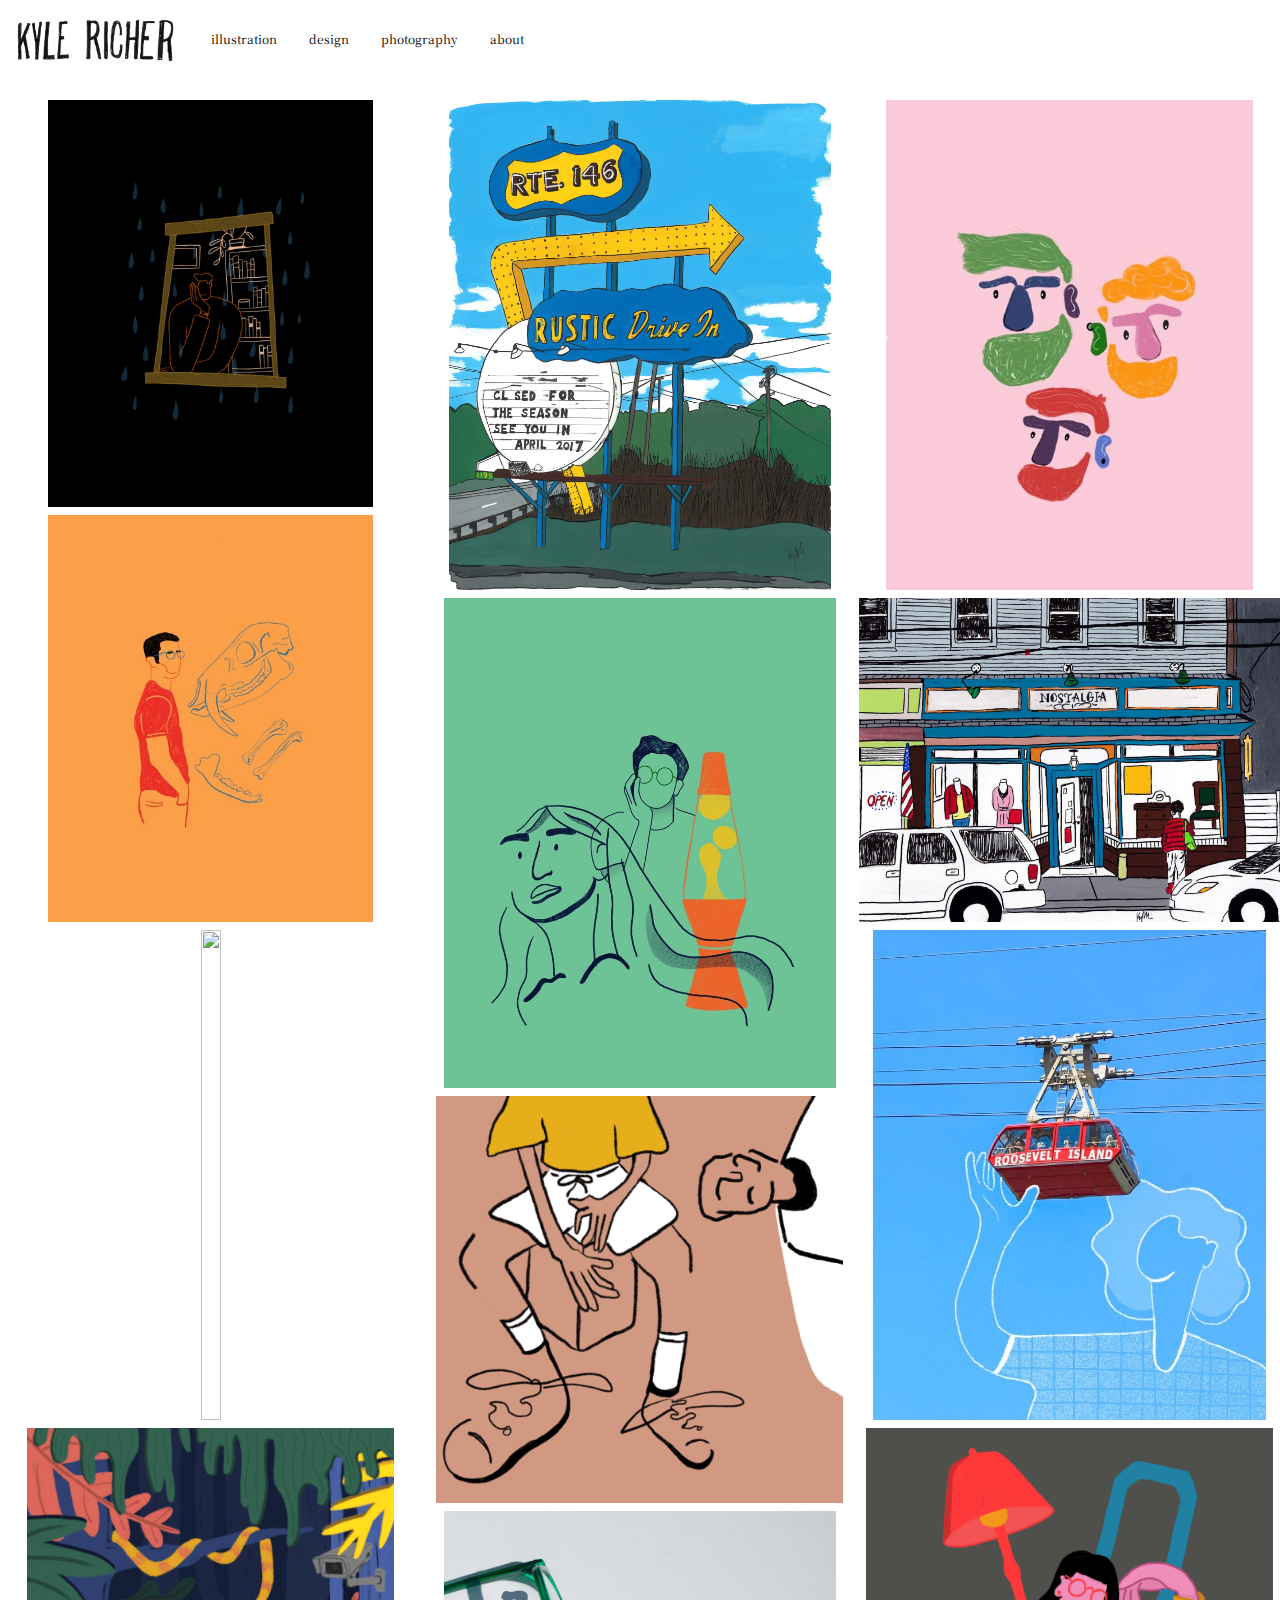
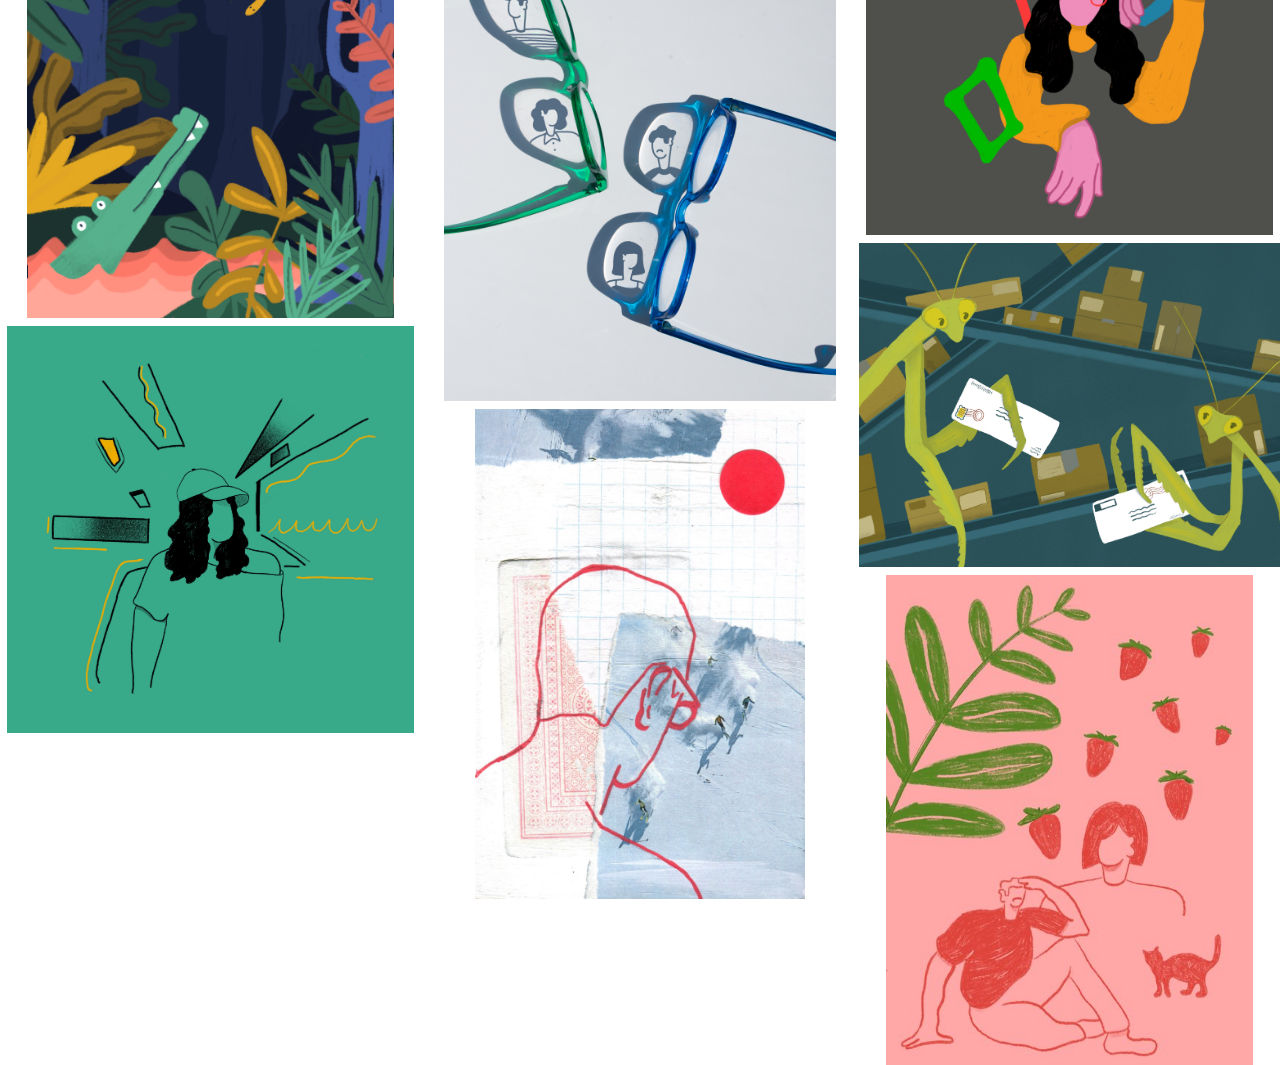
==== illustrationGrid/index.html @ 9a6ba213 "progress on illustration page and graphic design page" ====
<html>
    <head>
        <link rel="stylesheet" href="index.css">
        <link rel="stylesheet" href="basic.css">
        <link href="https://fonts.googleapis.com/css?family=Noto+Serif+JP|Oswald" rel="stylesheet"> 
        <link href="https://fonts.googleapis.com/css?family=Noto+Serif+JP" rel="stylesheet">

    </head>
    <body>
        <ul>    
            <li><img class="myname" src="myname.jpg"/></li>
            <li><a href="file:///Users/kricher97/Desktop/portfolioSite/illustrationGrid/index.html">illustration</a></li>
            <li><a href="file:///Users/kricher97/Desktop/portfolioSite/graphicDesign/index.html">design</a></li>
            <li><a href="file:///Users/kricher97/Desktop/portfolioSite/photoGrid/index.html">photography</a></li>
            <li><a href="#about">about</a></li>
            </ul>



</div>
        <div class="container">
                <!-- <div class="header"></div> -->
                <div class="square zoom"><img src="window.JPG"/></div>
                <div class="vertical zoom"><img src="drivein.jpeg"/></div>
                <div class="vertical zoom"><img src="beards.jpeg"/></div>
                <div class="square zoom"><img src="boneboy.jpeg"/></div>
                <div class="vertical zoom"><img src="lava.jpeg"/></div>
                <div class="horizontal zoom"><img src="nostalgia.jpeg"/></div>
                <div class="vertical zoom"><img src="skip.JPG"/></div>
                <div class="vertical zoom"><img src="nyc.jpg"/></div>
                <div class="square zoom"><img src="hands.JPG"/></div>
                <div class="vertical zoom"><img src="jungle.jpg"></div>
                <div class="square zoom"><img src="lamp.JPG"/></div>
                <div class="vertical zoom"><img src="glasses.JPG"/></div>
                <div class="horizontal zoom"><img src="mantises.JPG"/></div>
                <div class="square zoom"><img src="ferry.jpg"/></div>
                <div class="vertical zoom"><img src="slopes.jpg"/></div>
                <div class="vertical zoom"><img src="strawberry.jpeg"/></div>
                
                


        </div>
    </body>












</html>
---- illustrationGrid/index.css ----
.container {
    display: grid;
    grid-gap: 8px;
    grid-template-columns: repeat(auto-fit, minmax(100px, 1fr));
    grid-auto-rows: 75px;
    grid-auto-flow: dense;
    z-index:1;
}

.horizontal {
    grid-column: span 3;
    grid-row: span 4;
}

.vertical {
   grid-column: span 3;
    grid-row: span 6;

}
.square {
    grid-column: span 3;
    grid-row: span 5;
}
.header {
    grid-column: span 9;
    grid-row: span 1;
    
}
---- illustrationGrid/basic.css ----
*{
    margin: 0%;
    padding: 0%;
    
}

.myname{
    width:185px;
    padding-right:10px;
}
    
}
.container > div {
    display: flex;
    justify-content: center;
    align-items: center;
    
    
    
    
    
}

.container > div > img {
    width: 100%;
    height: 100%;
    object-fit: cover;
    padding-top:100px;
}

html, body {
    font-size: 12;
    font-family: 'Noto Serif JP', sans-serif;
}
ul {
    list-style-type: none;
    width: 100%;
    /* margin: 0;
    padding: 0; */
    overflow: hidden;
    background-color: white;
    position: fixed;
    z-index:2
}

li {
    float: left;
}

li a {
    display: block;
    color: black;
    text-align: center;
    padding: 14px 16px;
    text-decoration: none;
    padding-top:30px;
}

li a:hover:not(.active) {
    /* text-decoration: line-through;
    text-decoration-color: yellow; */
    -webkit-transform:rotate(-180deg);
-moz-transform:rotate(-180deg);
-o-transform:rotate(-180deg);
transform:rotate(-180deg);
ms-filter:"progid:DXImageTransform.Microsoft.BasicImage(rotation=2)";
filter:progid:DXImageTransform.Microsoft.BasicImage(rotation=2);
}

.zoom {
    transition: transform .1s; /* Animation */
    width: auto;
    height: auto;
    margin: 0 auto;
}

.zoom:hover {
    transform: scale(1.02); /* (150% zoom - Note: if the zoom is too large, it will go outside of the viewport) */
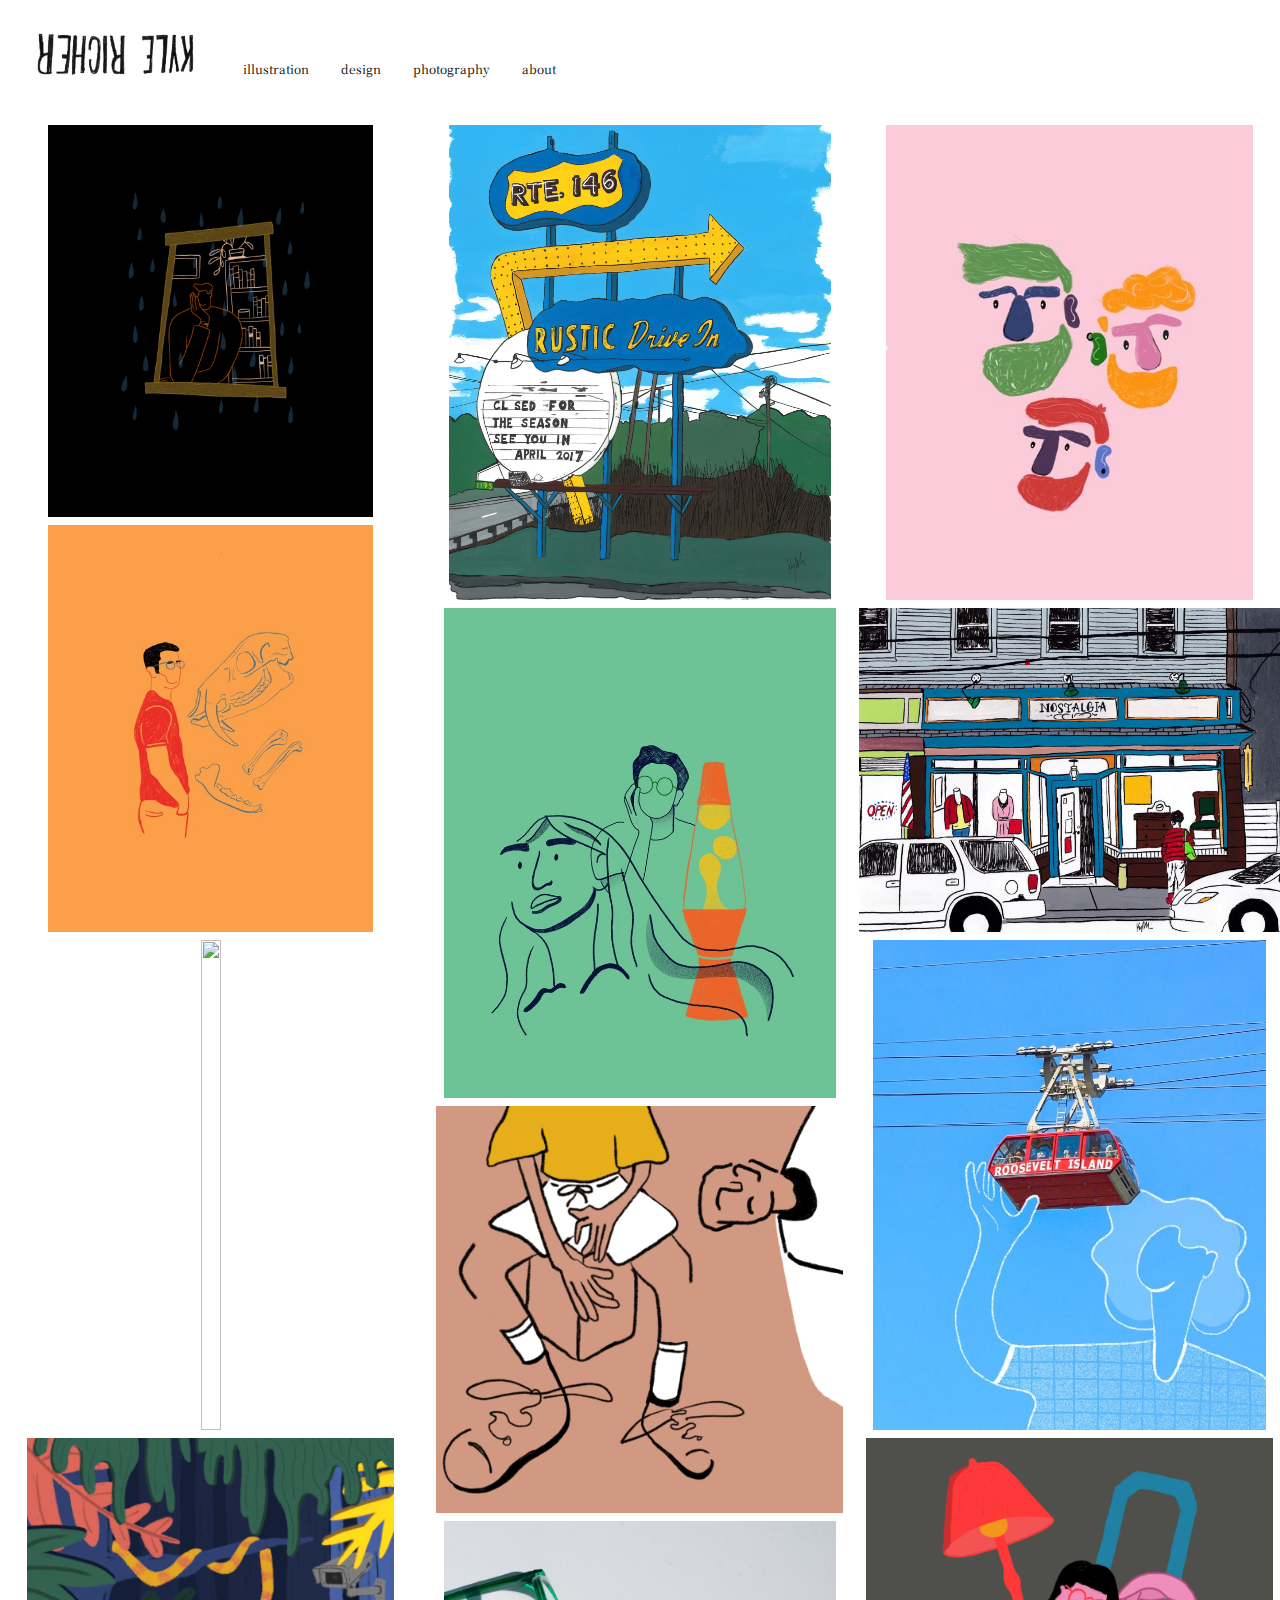
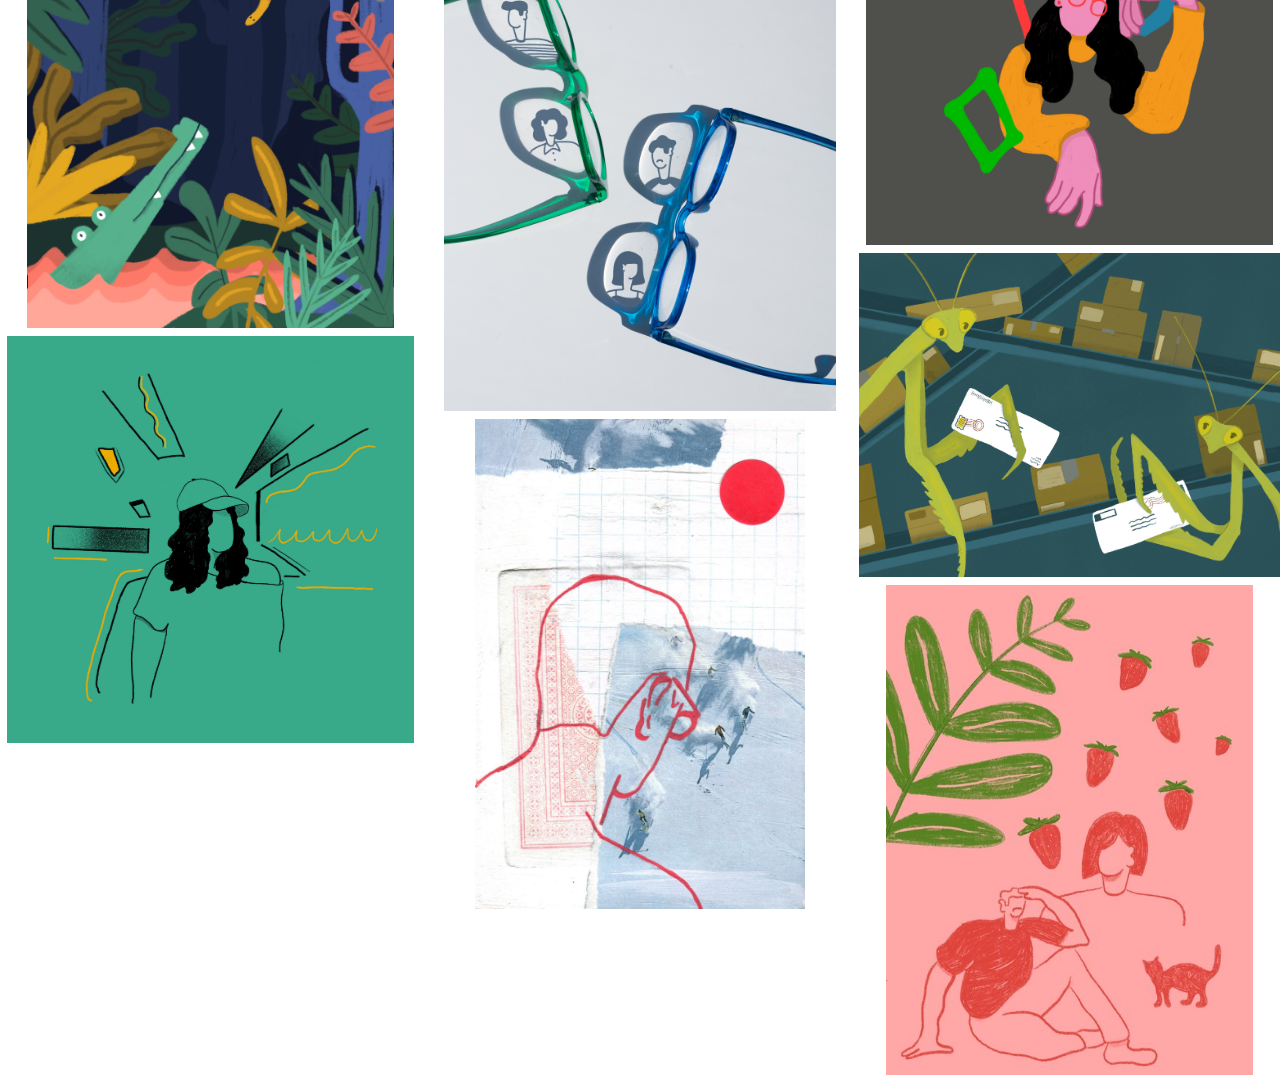
==== commit 695c02df: "Add files via upload" ====
--- a/illustrationGrid/index.html
+++ b/illustrationGrid/index.html
@@ -8,12 +8,12 @@
     </head>
     <body>
         <ul>    
-            <li><img class="myname" src="myname.jpg"/></li>
-            <li><a href="file:///Users/kricher97/Desktop/portfolioSite/illustrationGrid/index.html">illustration</a></li>
-            <li><a href="file:///Users/kricher97/Desktop/portfolioSite/graphicDesign/index.html">design</a></li>
-            <li><a href="file:///Users/kricher97/Desktop/portfolioSite/photoGrid/index.html">photography</a></li>
-            <li><a href="#about">about</a></li>
-            </ul>
+            <li><a href="file:///Users/kricher97/Desktop/portfolioSite/splashPage/index.html"><img class="myname" src="myname.jpg"/></a></li>
+            <li><a class="nav" href="file:///Users/kricher97/Desktop/portfolioSite/illustrationGrid/index.html">illustration</a></li>
+            <li><a class="nav" href="file:///Users/kricher97/Desktop/portfolioSite/graphicDesign2/index.html">design</a></li>
+            <li><a class="nav" href="file:///Users/kricher97/Desktop/portfolioSite/photoGrid/index.html">photography</a></li>
+            <li><a class="nav" href="file:///Users/kricher97/Desktop/portfolioSite/aboutMee/index.html">about</a></li>
+        </ul>
 
 
 
--- a/illustrationGrid/basic.css
+++ b/illustrationGrid/basic.css
@@ -1,12 +1,16 @@
 *{
     margin: 0%;
     padding: 0%;
+    font-family: 'Noto Serif JP', sans-serif;
+    font-size: 12;
     
 }
 
 .myname{
     width:185px;
     padding-right:10px;
+    padding-bottom:0px;
+    
 }
     
 }
@@ -14,18 +18,26 @@
     display: flex;
     justify-content: center;
     align-items: center;
+    font-family: 'Noto Serif JP', sans-serif;
     
     
     
     
     
 }
+.nav{
+    padding-top:60px;
+    
+}
+.nav:hover{
+    padding-bottom:63px;
+}
 
 .container > div > img {
     width: 100%;
     height: 100%;
     object-fit: cover;
-    padding-top:100px;
+    padding-top:110px;
 }
 
 html, body {
@@ -55,16 +67,14 @@
     text-decoration: none;
     padding-top:30px;
 }
-
 li a:hover:not(.active) {
-    /* text-decoration: line-through;
-    text-decoration-color: yellow; */
-    -webkit-transform:rotate(-180deg);
+-webkit-transform:rotate(-180deg);
 -moz-transform:rotate(-180deg);
 -o-transform:rotate(-180deg);
 transform:rotate(-180deg);
 ms-filter:"progid:DXImageTransform.Microsoft.BasicImage(rotation=2)";
 filter:progid:DXImageTransform.Microsoft.BasicImage(rotation=2);
+
 }
 
 .zoom {
